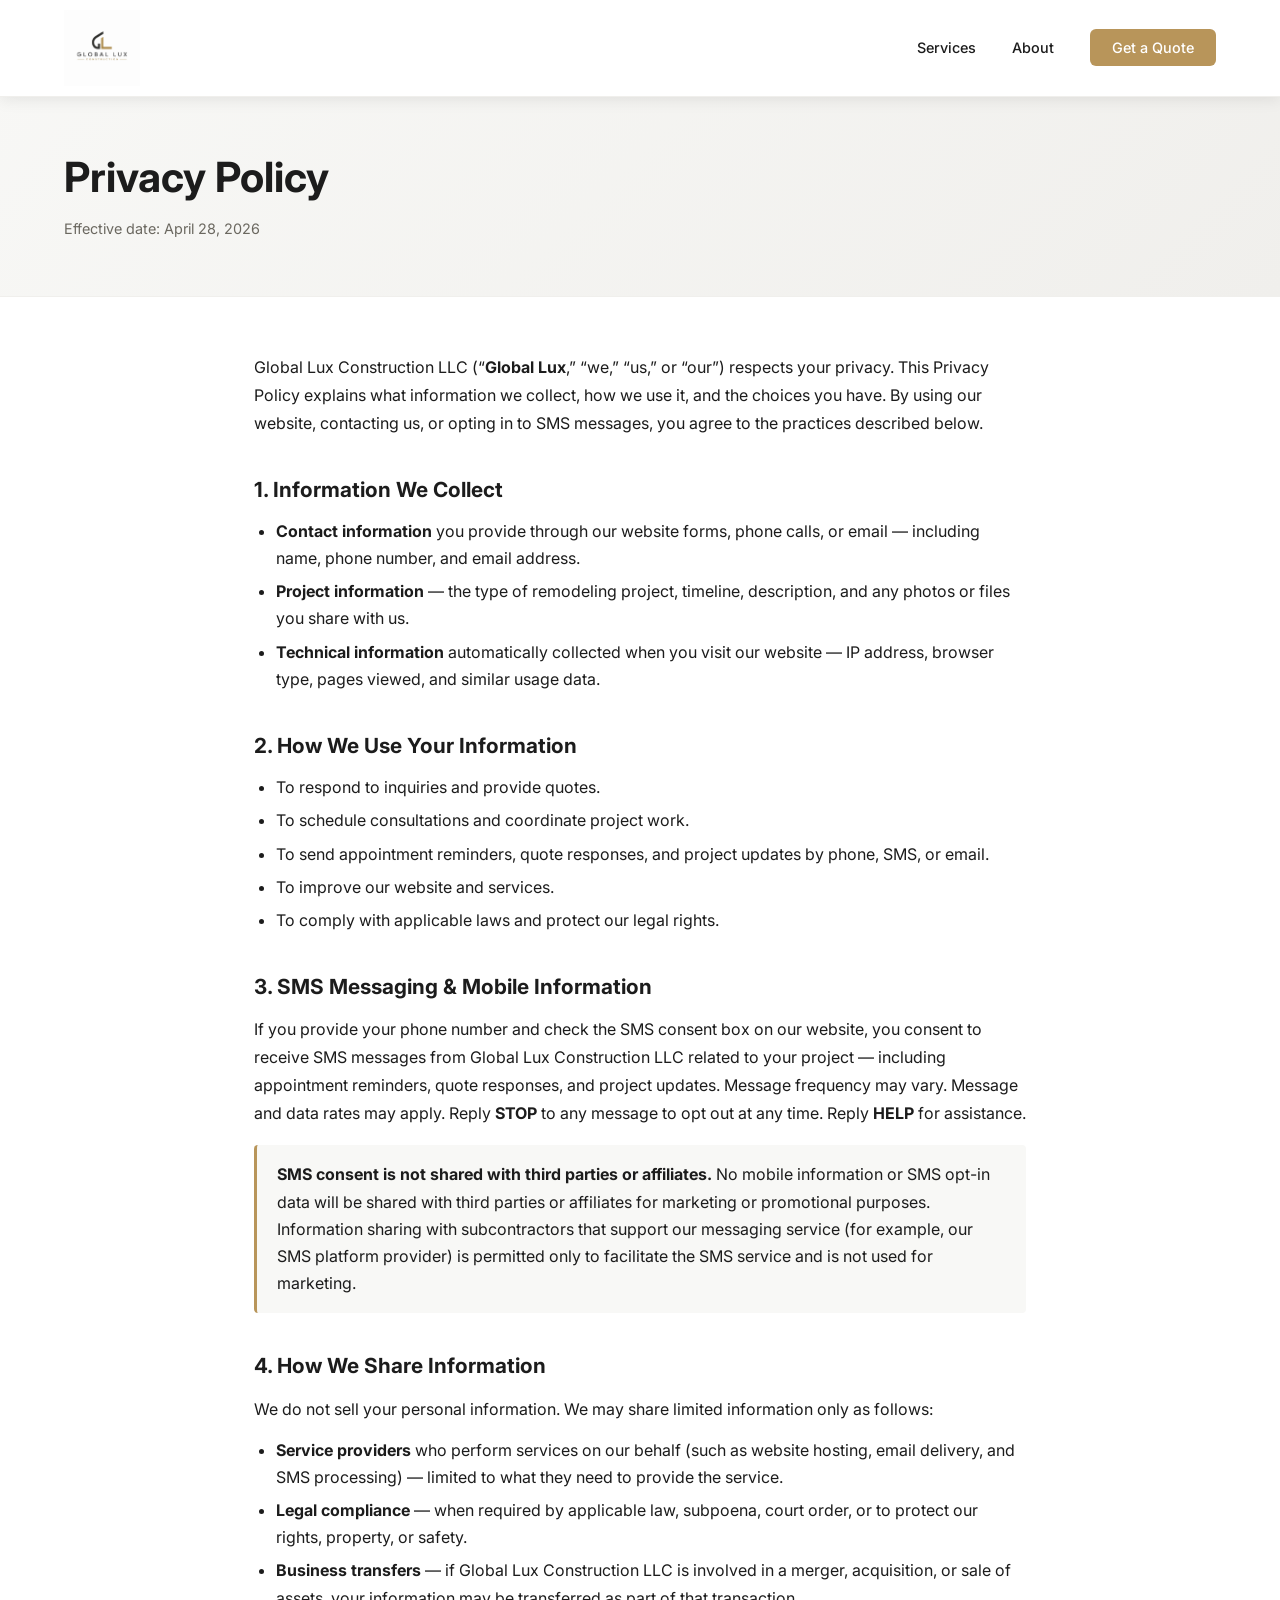
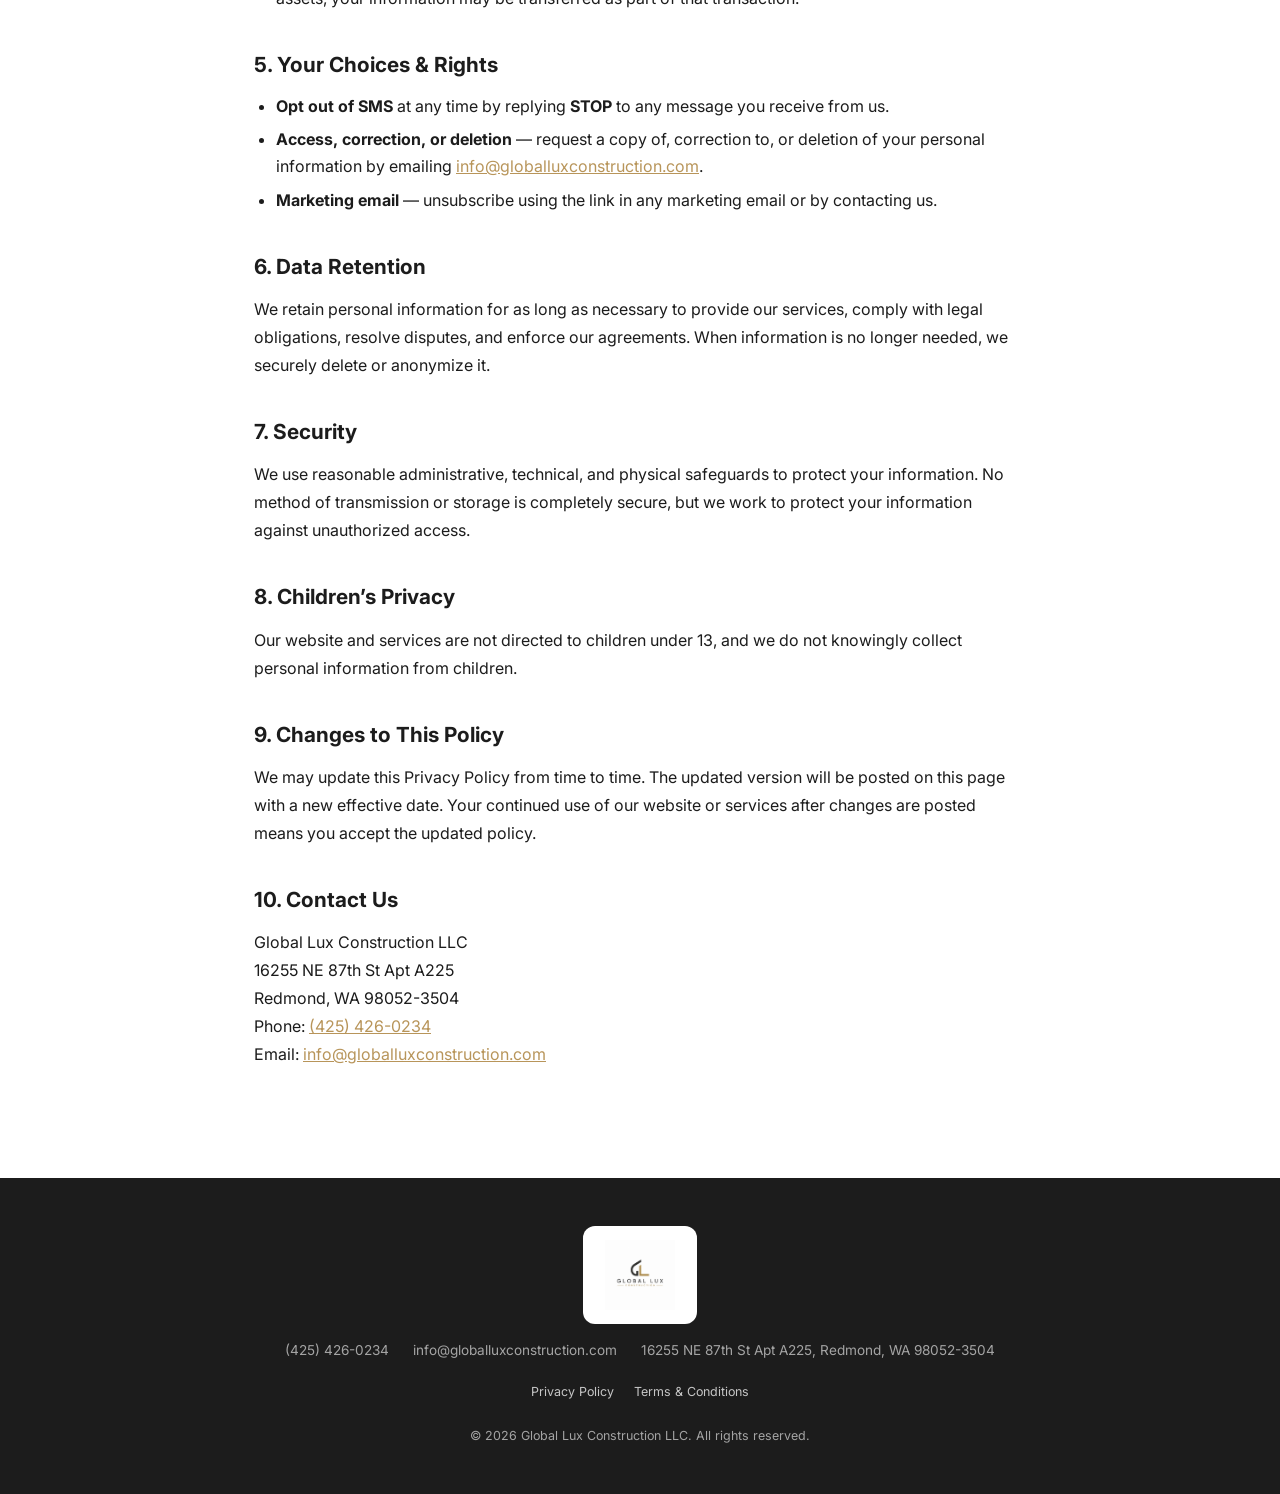
==== privacy.html @ 95f5a110 "Initial site for globalluxconstruction.com" ====
<!DOCTYPE html>
<html lang="en">
<head>
  <meta charset="UTF-8" />
  <meta name="viewport" content="width=device-width, initial-scale=1.0" />
  <title>Privacy Policy — Global Lux Construction LLC</title>
  <link rel="preconnect" href="https://fonts.googleapis.com" />
  <link rel="preconnect" href="https://fonts.gstatic.com" crossorigin />
  <link href="https://fonts.googleapis.com/css2?family=Inter:wght@400;500;600;700&display=swap" rel="stylesheet" />
  <link rel="stylesheet" href="style.css" />
</head>
<body>

  <!-- NAVBAR -->
  <nav class="navbar scrolled" id="navbar">
    <div class="nav-inner">
      <a href="index.html" class="nav-logo" aria-label="Global Lux Construction LLC">
        <img src="logo.png" alt="Global Lux Construction" class="nav-logo-img" />
      </a>
      <button class="nav-toggle" id="navToggle" aria-label="Open menu">
        <span></span><span></span><span></span>
      </button>
      <ul class="nav-links" id="navLinks">
        <li><a href="index.html#services">Services</a></li>
        <li><a href="index.html#about">About</a></li>
        <li><a href="index.html#contact" class="nav-cta">Get a Quote</a></li>
      </ul>
    </div>
  </nav>

  <header class="legal-header">
    <div class="container">
      <h1>Privacy Policy</h1>
      <p class="legal-date">Effective date: April 28, 2026</p>
    </div>
  </header>

  <main class="legal-content container">
    <p>Global Lux Construction LLC (&ldquo;<strong>Global Lux</strong>,&rdquo; &ldquo;we,&rdquo; &ldquo;us,&rdquo; or &ldquo;our&rdquo;) respects your privacy. This Privacy Policy explains what information we collect, how we use it, and the choices you have. By using our website, contacting us, or opting in to SMS messages, you agree to the practices described below.</p>

    <h2>1. Information We Collect</h2>
    <ul>
      <li><strong>Contact information</strong> you provide through our website forms, phone calls, or email — including name, phone number, and email address.</li>
      <li><strong>Project information</strong> — the type of remodeling project, timeline, description, and any photos or files you share with us.</li>
      <li><strong>Technical information</strong> automatically collected when you visit our website — IP address, browser type, pages viewed, and similar usage data.</li>
    </ul>

    <h2>2. How We Use Your Information</h2>
    <ul>
      <li>To respond to inquiries and provide quotes.</li>
      <li>To schedule consultations and coordinate project work.</li>
      <li>To send appointment reminders, quote responses, and project updates by phone, SMS, or email.</li>
      <li>To improve our website and services.</li>
      <li>To comply with applicable laws and protect our legal rights.</li>
    </ul>

    <h2>3. SMS Messaging &amp; Mobile Information</h2>
    <p>If you provide your phone number and check the SMS consent box on our website, you consent to receive SMS messages from Global Lux Construction LLC related to your project — including appointment reminders, quote responses, and project updates. Message frequency may vary. Message and data rates may apply. Reply <strong>STOP</strong> to any message to opt out at any time. Reply <strong>HELP</strong> for assistance.</p>

    <div class="legal-callout">
      <strong>SMS consent is not shared with third parties or affiliates.</strong> No mobile information or SMS opt-in data will be shared with third parties or affiliates for marketing or promotional purposes. Information sharing with subcontractors that support our messaging service (for example, our SMS platform provider) is permitted only to facilitate the SMS service and is not used for marketing.
    </div>

    <h2>4. How We Share Information</h2>
    <p>We do not sell your personal information. We may share limited information only as follows:</p>
    <ul>
      <li><strong>Service providers</strong> who perform services on our behalf (such as website hosting, email delivery, and SMS processing) — limited to what they need to provide the service.</li>
      <li><strong>Legal compliance</strong> — when required by applicable law, subpoena, court order, or to protect our rights, property, or safety.</li>
      <li><strong>Business transfers</strong> — if Global Lux Construction LLC is involved in a merger, acquisition, or sale of assets, your information may be transferred as part of that transaction.</li>
    </ul>

    <h2>5. Your Choices &amp; Rights</h2>
    <ul>
      <li><strong>Opt out of SMS</strong> at any time by replying <strong>STOP</strong> to any message you receive from us.</li>
      <li><strong>Access, correction, or deletion</strong> — request a copy of, correction to, or deletion of your personal information by emailing <a href="mailto:info@globalluxconstruction.com">info@globalluxconstruction.com</a>.</li>
      <li><strong>Marketing email</strong> — unsubscribe using the link in any marketing email or by contacting us.</li>
    </ul>

    <h2>6. Data Retention</h2>
    <p>We retain personal information for as long as necessary to provide our services, comply with legal obligations, resolve disputes, and enforce our agreements. When information is no longer needed, we securely delete or anonymize it.</p>

    <h2>7. Security</h2>
    <p>We use reasonable administrative, technical, and physical safeguards to protect your information. No method of transmission or storage is completely secure, but we work to protect your information against unauthorized access.</p>

    <h2>8. Children&rsquo;s Privacy</h2>
    <p>Our website and services are not directed to children under 13, and we do not knowingly collect personal information from children.</p>

    <h2>9. Changes to This Policy</h2>
    <p>We may update this Privacy Policy from time to time. The updated version will be posted on this page with a new effective date. Your continued use of our website or services after changes are posted means you accept the updated policy.</p>

    <h2>10. Contact Us</h2>
    <p>
      Global Lux Construction LLC<br />
      16255 NE 87th St Apt A225<br />
      Redmond, WA 98052-3504<br />
      Phone: <a href="tel:+14254260234">(425) 426-0234</a><br />
      Email: <a href="mailto:info@globalluxconstruction.com">info@globalluxconstruction.com</a>
    </p>
  </main>

  <!-- FOOTER -->
  <footer class="footer">
    <div class="container">
      <div class="footer-inner">
        <div class="footer-brand">
          <img src="logo.png" alt="Global Lux Construction" class="footer-logo-img" />
        </div>
        <div class="footer-info">
          <a href="tel:+14254260234">(425) 426-0234</a>
          <a href="mailto:info@globalluxconstruction.com">info@globalluxconstruction.com</a>
          <span>16255 NE 87th St Apt A225, Redmond, WA 98052-3504</span>
        </div>
        <div class="footer-legal">
          <a href="privacy.html">Privacy Policy</a>
          <a href="terms.html">Terms &amp; Conditions</a>
        </div>
        <p class="footer-copy">&copy; 2026 Global Lux Construction LLC. All rights reserved.</p>
      </div>
    </div>
  </footer>

  <script src="main.js"></script>
</body>
</html>
---- style.css ----
*, *::before, *::after { box-sizing: border-box; margin: 0; padding: 0; }

:root {
  --white:   #ffffff;
  --grey-50: #f8f8f6;
  --grey-100:#f0efec;
  --grey-300:#d1cfc9;
  --grey-600:#6b6860;
  --charcoal: #1c1c1c;
  --gold:    #b8955a;
  --gold-light: #d4b07a;
  --radius:  12px;
  --shadow:  0 4px 24px rgba(0,0,0,.08);
  --transition: .25s ease;
}

html { scroll-behavior: smooth; }

body {
  font-family: 'Inter', sans-serif;
  color: var(--charcoal);
  background: var(--white);
  line-height: 1.6;
  -webkit-font-smoothing: antialiased;
}

a { text-decoration: none; color: inherit; }
img { display: block; width: 100%; object-fit: cover; }

/* ── CONTAINER ── */
.container {
  max-width: 1200px;
  margin: 0 auto;
  padding: 0 24px;
}

/* ── BUTTONS ── */
.btn {
  display: inline-block;
  padding: 14px 32px;
  border-radius: 6px;
  font-weight: 600;
  font-size: .95rem;
  letter-spacing: .02em;
  cursor: pointer;
  border: none;
  transition: background var(--transition), transform var(--transition);
}
.btn-primary {
  background: var(--gold);
  color: var(--white);
}
.btn-primary:hover {
  background: var(--gold-light);
  transform: translateY(-2px);
}
.btn-full { width: 100%; text-align: center; }

/* ── NAVBAR ── */
.navbar {
  position: fixed;
  top: 0; left: 0; right: 0;
  z-index: 100;
  background: var(--white);
  border-bottom: 1px solid var(--grey-100);
  transition: box-shadow var(--transition);
}
.navbar.scrolled {
  box-shadow: 0 1px 16px rgba(0,0,0,.1);
}
.nav-inner {
  display: flex;
  align-items: center;
  justify-content: space-between;
  height: 96px;
  max-width: 1200px;
  margin: 0 auto;
  padding: 0 24px;
}
.nav-logo {
  display: flex;
  align-items: center;
  line-height: 1;
}
.nav-logo-img {
  display: block;
  height: 76px;
  width: auto;
  mix-blend-mode: multiply;
}
.nav-links {
  display: flex;
  align-items: center;
  gap: 36px;
  list-style: none;
}
.nav-links a {
  font-size: .9rem;
  font-weight: 500;
  color: var(--charcoal);
  transition: color var(--transition);
}
.nav-links a:hover { color: var(--gold); }
.navbar.scrolled .nav-links a { color: var(--charcoal); }
.navbar.scrolled .nav-links a:hover { color: var(--gold); }
.nav-cta {
  background: var(--gold) !important;
  color: var(--white) !important;
  padding: 10px 22px;
  border-radius: 6px;
  transition: background var(--transition) !important;
}
.nav-cta:hover { background: var(--gold-light) !important; }

.nav-toggle {
  display: none;
  flex-direction: column;
  gap: 5px;
  background: none;
  border: none;
  cursor: pointer;
  padding: 4px;
}
.nav-toggle span {
  display: block;
  width: 24px;
  height: 2px;
  background: var(--charcoal);
  border-radius: 2px;
  transition: background var(--transition);
}
.navbar.scrolled .nav-toggle span { background: var(--charcoal); }

/* ── HERO ── */
.hero {
  position: relative;
  height: 100vh;
  min-height: 600px;
  display: flex;
  align-items: center;
  justify-content: center;
  background: url('hero.jpg') center/cover no-repeat;
}
.hero-overlay {
  position: absolute;
  inset: 0;
  background: linear-gradient(135deg, rgba(0,0,0,.55) 0%, rgba(0,0,0,.25) 100%);
}
.hero-content {
  position: relative;
  text-align: center;
  color: var(--white);
  padding: 0 24px;
  max-width: 760px;
}
.hero-tag {
  font-size: .8rem;
  font-weight: 600;
  letter-spacing: .12em;
  text-transform: uppercase;
  color: var(--gold);
  margin-bottom: 16px;
}
.hero-content h1 {
  font-size: clamp(2.4rem, 6vw, 4.2rem);
  font-weight: 700;
  line-height: 1.1;
  margin-bottom: 20px;
}
.hero-sub {
  font-size: clamp(.9rem, 2vw, 1.1rem);
  color: rgba(255,255,255,.85);
  margin-bottom: 36px;
  letter-spacing: .04em;
}
.hero-scroll-hint {
  position: absolute;
  bottom: 32px;
  left: 50%;
  transform: translateX(-50%);
}
.hero-scroll-hint span {
  display: block;
  width: 24px;
  height: 38px;
  border: 2px solid rgba(255,255,255,.55);
  border-radius: 12px;
  position: relative;
}
.hero-scroll-hint span::after {
  content: '';
  position: absolute;
  top: 6px;
  left: 50%;
  transform: translateX(-50%);
  width: 4px;
  height: 8px;
  background: rgba(255,255,255,.8);
  border-radius: 2px;
  animation: scroll-hint 2s infinite;
}
@keyframes scroll-hint {
  0%   { opacity: 1; transform: translateX(-50%) translateY(0); }
  100% { opacity: 0; transform: translateX(-50%) translateY(14px); }
}

/* ── SECTIONS ── */
.section { padding: 96px 0; }
.section-header {
  text-align: center;
  margin-bottom: 64px;
}
.section-tag {
  font-size: .75rem;
  font-weight: 600;
  letter-spacing: .14em;
  text-transform: uppercase;
  color: var(--gold);
  margin-bottom: 10px;
}
.section-header h2 {
  font-size: clamp(1.8rem, 4vw, 2.6rem);
  font-weight: 700;
  line-height: 1.2;
  margin-bottom: 16px;
}
.section-desc {
  color: var(--grey-600);
  max-width: 560px;
  margin: 0 auto;
  font-size: .95rem;
}

/* ── SERVICES ── */
.services-grid {
  display: grid;
  grid-template-columns: repeat(3, 1fr);
  gap: 28px;
}
.service-card {
  border-radius: var(--radius);
  overflow: hidden;
  background: var(--white);
  box-shadow: var(--shadow);
  transition: transform var(--transition), box-shadow var(--transition);
}
.service-card:hover {
  transform: translateY(-6px);
  box-shadow: 0 12px 40px rgba(0,0,0,.13);
}
.service-img { height: 200px; overflow: hidden; }
.service-img img {
  height: 100%;
  transition: transform .4s ease;
}
.service-card:hover .service-img img { transform: scale(1.06); }
.service-body { padding: 24px; }
.service-icon {
  width: 36px;
  height: 36px;
  color: var(--gold);
  margin-bottom: 12px;
}
.service-icon svg { width: 100%; height: 100%; }
.service-body h3 {
  font-size: 1.05rem;
  font-weight: 700;
  margin-bottom: 8px;
}
.service-body p {
  font-size: .88rem;
  color: var(--grey-600);
  line-height: 1.65;
}

/* last card centred when odd total */
.services-grid .service-card:last-child:nth-child(3n+1) {
  grid-column: 2 / 3;
}

/* ── ABOUT ── */
.about { background: var(--grey-50); }
.about-grid {
  display: grid;
  grid-template-columns: repeat(3, 1fr);
  gap: 32px;
}
.about-card {
  background: var(--white);
  border-radius: var(--radius);
  padding: 40px 32px;
  text-align: center;
  box-shadow: var(--shadow);
}
.about-icon {
  width: 48px;
  height: 48px;
  margin: 0 auto 20px;
  color: var(--gold);
}
.about-icon svg { width: 100%; height: 100%; }
.about-card h3 {
  font-size: 1.05rem;
  font-weight: 700;
  margin-bottom: 12px;
}
.about-card p {
  font-size: .88rem;
  color: var(--grey-600);
  line-height: 1.7;
}

/* ── CONTACT ── */
.contact-grid {
  display: grid;
  grid-template-columns: 1fr 1.6fr;
  gap: 64px;
  align-items: start;
}
.contact-info { display: flex; flex-direction: column; gap: 32px; }
.contact-item { display: flex; gap: 16px; align-items: flex-start; }
.contact-item-icon {
  width: 40px;
  height: 40px;
  flex-shrink: 0;
  background: var(--grey-50);
  border-radius: 8px;
  display: flex;
  align-items: center;
  justify-content: center;
  color: var(--gold);
}
.contact-item-icon svg { width: 20px; height: 20px; }
.contact-label {
  font-size: .72rem;
  font-weight: 600;
  letter-spacing: .1em;
  text-transform: uppercase;
  color: var(--grey-600);
  margin-bottom: 4px;
}
.contact-value {
  font-size: .95rem;
  font-weight: 500;
  line-height: 1.55;
  color: var(--charcoal);
}
a.contact-value:hover { color: var(--gold); }

/* form */
.contact-form { display: flex; flex-direction: column; gap: 20px; }
.form-row { display: grid; grid-template-columns: 1fr 1fr; gap: 20px; }
.form-group { display: flex; flex-direction: column; gap: 6px; position: relative; }
.form-group label {
  font-size: .8rem;
  font-weight: 600;
  color: var(--charcoal);
  letter-spacing: .02em;
}
.form-group input,
.form-group select,
.form-group textarea {
  padding: 12px 14px;
  border: 1.5px solid var(--grey-300);
  border-radius: 6px;
  font-family: inherit;
  font-size: .9rem;
  color: var(--charcoal);
  background: var(--white);
  transition: border-color var(--transition), box-shadow var(--transition);
  outline: none;
  resize: vertical;
}
.form-group input::placeholder,
.form-group textarea::placeholder { color: var(--grey-300); }
.form-group input:focus,
.form-group select:focus,
.form-group textarea:focus {
  border-color: var(--gold);
  box-shadow: 0 0 0 3px rgba(184,149,90,.15);
}
.form-group.error input,
.form-group.error select {
  border-color: #d9534f;
}
.form-error {
  font-size: .77rem;
  color: #d9534f;
  display: none;
}
.form-group.error .form-error { display: block; }
.form-consent { gap: 8px; }
.checkbox-label {
  display: flex;
  align-items: flex-start;
  gap: 10px;
  font-size: .82rem;
  line-height: 1.5;
  color: var(--grey-600);
  cursor: pointer;
}
.checkbox-label input[type="checkbox"] {
  margin-top: 3px;
  flex-shrink: 0;
  width: 16px;
  height: 16px;
  accent-color: var(--gold);
  cursor: pointer;
}
.checkbox-label a { color: var(--gold); text-decoration: underline; }
.checkbox-label a:hover { color: var(--gold-light); }
.form-success {
  display: none;
  text-align: center;
  color: #2d8a55;
  font-weight: 600;
  font-size: .9rem;
  margin-top: 8px;
}
.form-success.visible { display: block; }

/* ── FOOTER ── */
.footer {
  background: var(--charcoal);
  color: rgba(255,255,255,.6);
  padding: 48px 0;
}
.footer-inner {
  display: flex;
  flex-direction: column;
  align-items: center;
  gap: 16px;
  text-align: center;
}
.footer-brand {
  display: inline-flex;
  align-items: center;
  background: var(--white);
  padding: 14px 22px;
  border-radius: var(--radius);
}
.footer-logo-img {
  display: block;
  height: 70px;
  width: auto;
}
.footer-info {
  display: flex;
  flex-wrap: wrap;
  gap: 8px 24px;
  justify-content: center;
  font-size: .85rem;
}
.footer-info a:hover { color: var(--gold); }
.footer-legal {
  display: flex;
  flex-wrap: wrap;
  gap: 8px 20px;
  justify-content: center;
  font-size: .78rem;
  margin-top: 4px;
}
.footer-legal a { color: rgba(255,255,255,.75); }
.footer-legal a:hover { color: var(--gold); }
.footer-copy { font-size: .78rem; margin-top: 8px; }

/* ── LEGAL PAGES ── */
.legal-header {
  background: linear-gradient(135deg, var(--grey-50), var(--grey-100));
  padding: 144px 0 56px;
  border-bottom: 1px solid var(--grey-100);
}
.legal-header h1 {
  font-size: clamp(1.8rem, 4vw, 2.6rem);
  font-weight: 700;
  margin-bottom: 6px;
  color: var(--charcoal);
}
.legal-header .legal-date {
  color: var(--grey-600);
  font-size: .9rem;
}
.legal-content {
  max-width: 820px;
  padding: 56px 24px 96px;
}
.legal-content h2 {
  font-size: 1.3rem;
  font-weight: 700;
  margin: 36px 0 12px;
  color: var(--charcoal);
}
.legal-content h3 {
  font-size: 1rem;
  font-weight: 600;
  margin: 22px 0 8px;
  color: var(--charcoal);
}
.legal-content p { margin-bottom: 14px; line-height: 1.75; }
.legal-content ul { margin: 0 0 14px 22px; }
.legal-content li { margin-bottom: 6px; line-height: 1.7; }
.legal-content a { color: var(--gold); text-decoration: underline; }
.legal-content a:hover { color: var(--gold-light); }
.legal-callout {
  background: var(--grey-50);
  border-left: 3px solid var(--gold);
  padding: 16px 20px;
  margin: 18px 0;
  border-radius: 4px;
  line-height: 1.7;
}

/* ── RESPONSIVE ── */
@media (max-width: 900px) {
  .services-grid { grid-template-columns: repeat(2, 1fr); }
  .services-grid .service-card:last-child:nth-child(3n+1) { grid-column: auto; }
  .contact-grid { grid-template-columns: 1fr; gap: 40px; }
  .about-grid { grid-template-columns: 1fr; gap: 20px; }
}

@media (max-width: 640px) {
  .services-grid { grid-template-columns: 1fr; }
  .form-row { grid-template-columns: 1fr; }
  .nav-inner { height: 76px; }
  .nav-logo-img { height: 56px; }
  .footer-logo-img { height: 64px; }
  .nav-links {
    display: none;
    flex-direction: column;
    position: fixed;
    top: 76px; left: 0; right: 0;
    background: var(--white);
    padding: 24px;
    gap: 20px;
    box-shadow: 0 8px 24px rgba(0,0,0,.12);
  }
  .nav-links.open { display: flex; }
  .nav-links a { color: var(--charcoal) !important; font-size: 1rem; }
  .nav-toggle { display: flex; }
  .section { padding: 64px 0; }
}
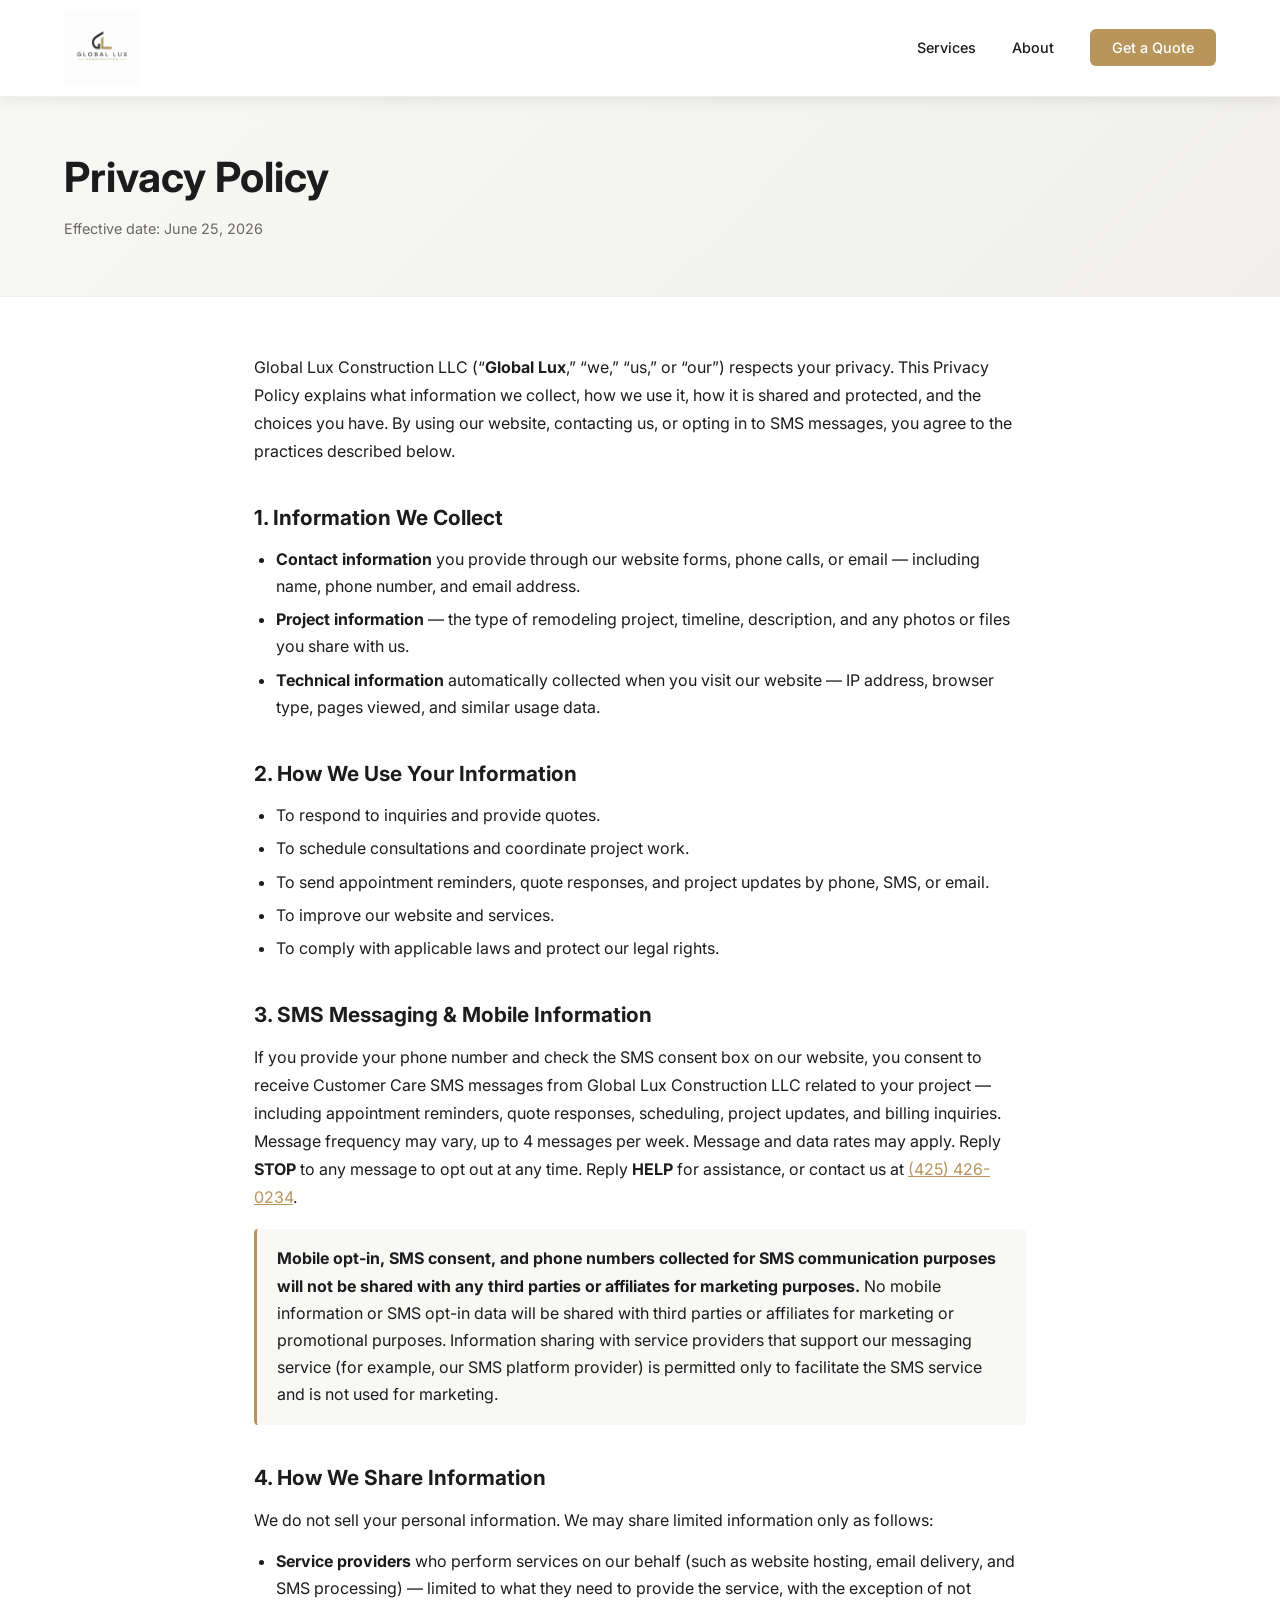
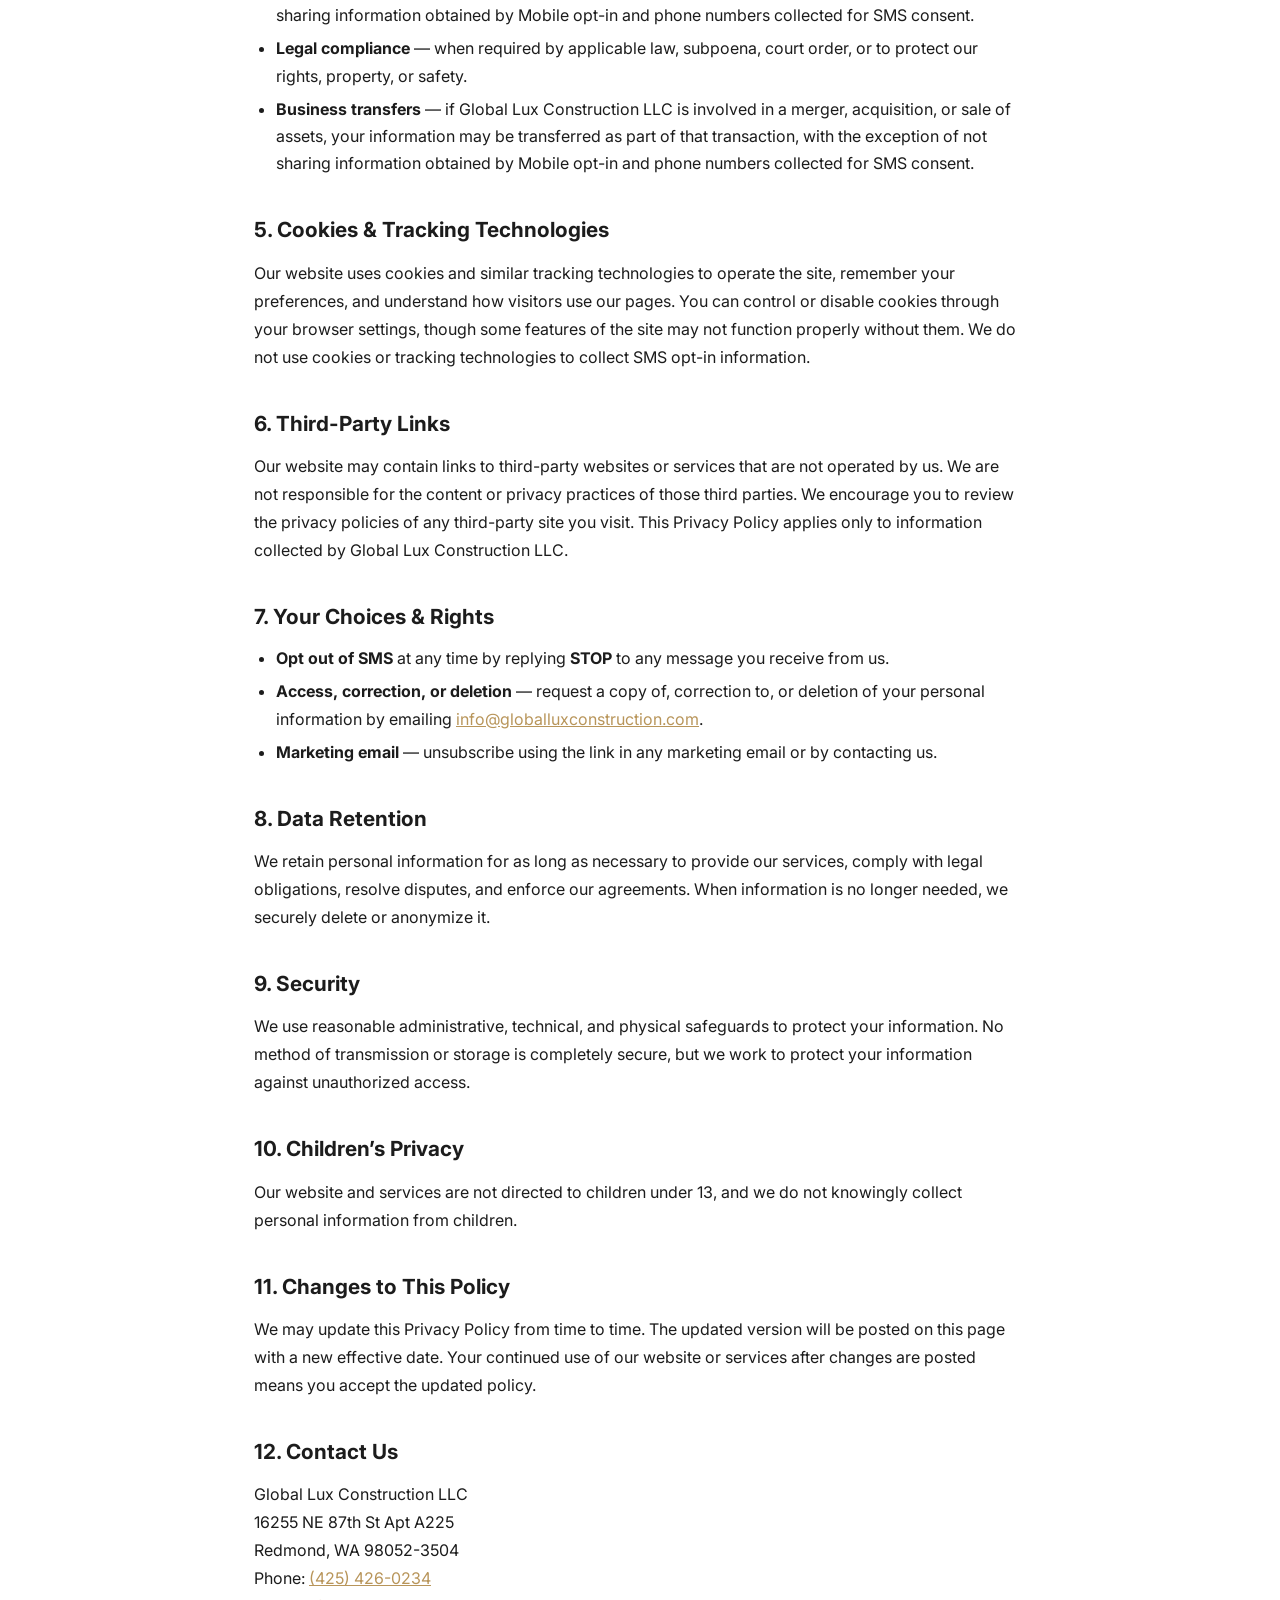
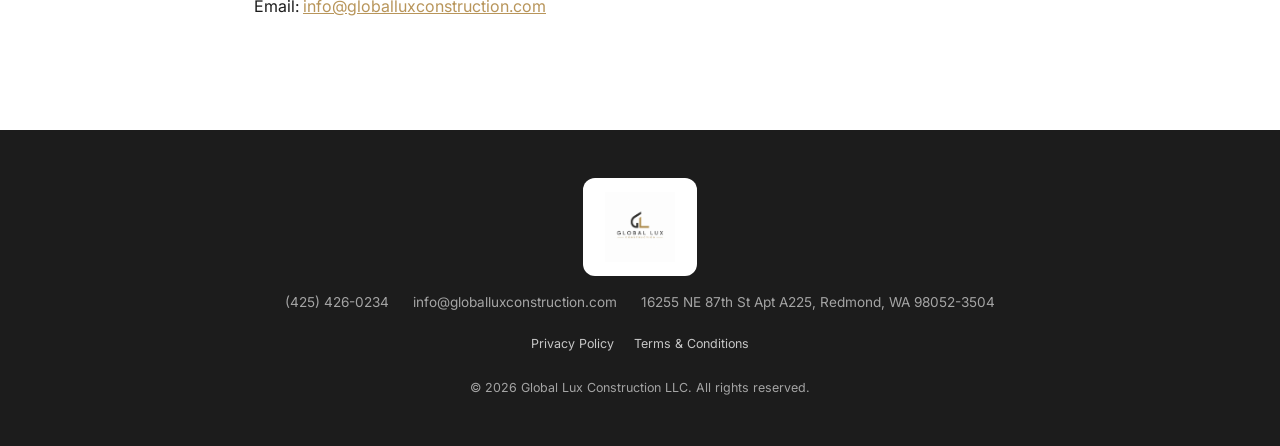
==== commit 4836f86c: "Update SMS compliance content for TCR (A2P 10DLC) review - terms.html: restructure SMS section into " ====
--- a/privacy.html
+++ b/privacy.html
@@ -31,12 +31,12 @@
   <header class="legal-header">
     <div class="container">
       <h1>Privacy Policy</h1>
-      <p class="legal-date">Effective date: April 28, 2026</p>
+      <p class="legal-date">Effective date: June 25, 2026</p>
     </div>
   </header>
 
   <main class="legal-content container">
-    <p>Global Lux Construction LLC (&ldquo;<strong>Global Lux</strong>,&rdquo; &ldquo;we,&rdquo; &ldquo;us,&rdquo; or &ldquo;our&rdquo;) respects your privacy. This Privacy Policy explains what information we collect, how we use it, and the choices you have. By using our website, contacting us, or opting in to SMS messages, you agree to the practices described below.</p>
+    <p>Global Lux Construction LLC (&ldquo;<strong>Global Lux</strong>,&rdquo; &ldquo;we,&rdquo; &ldquo;us,&rdquo; or &ldquo;our&rdquo;) respects your privacy. This Privacy Policy explains what information we collect, how we use it, how it is shared and protected, and the choices you have. By using our website, contacting us, or opting in to SMS messages, you agree to the practices described below.</p>
 
     <h2>1. Information We Collect</h2>
     <ul>
@@ -55,40 +55,46 @@
     </ul>
 
     <h2>3. SMS Messaging &amp; Mobile Information</h2>
-    <p>If you provide your phone number and check the SMS consent box on our website, you consent to receive SMS messages from Global Lux Construction LLC related to your project — including appointment reminders, quote responses, and project updates. Message frequency may vary. Message and data rates may apply. Reply <strong>STOP</strong> to any message to opt out at any time. Reply <strong>HELP</strong> for assistance.</p>
+    <p>If you provide your phone number and check the SMS consent box on our website, you consent to receive Customer Care SMS messages from Global Lux Construction LLC related to your project — including appointment reminders, quote responses, scheduling, project updates, and billing inquiries. Message frequency may vary, up to 4 messages per week. Message and data rates may apply. Reply <strong>STOP</strong> to any message to opt out at any time. Reply <strong>HELP</strong> for assistance, or contact us at <a href="tel:+14254260234">(425) 426-0234</a>.</p>
 
     <div class="legal-callout">
-      <strong>SMS consent is not shared with third parties or affiliates.</strong> No mobile information or SMS opt-in data will be shared with third parties or affiliates for marketing or promotional purposes. Information sharing with subcontractors that support our messaging service (for example, our SMS platform provider) is permitted only to facilitate the SMS service and is not used for marketing.
+      <strong>Mobile opt-in, SMS consent, and phone numbers collected for SMS communication purposes will not be shared with any third parties or affiliates for marketing purposes.</strong> No mobile information or SMS opt-in data will be shared with third parties or affiliates for marketing or promotional purposes. Information sharing with service providers that support our messaging service (for example, our SMS platform provider) is permitted only to facilitate the SMS service and is not used for marketing.
     </div>
 
     <h2>4. How We Share Information</h2>
     <p>We do not sell your personal information. We may share limited information only as follows:</p>
     <ul>
-      <li><strong>Service providers</strong> who perform services on our behalf (such as website hosting, email delivery, and SMS processing) — limited to what they need to provide the service.</li>
+      <li><strong>Service providers</strong> who perform services on our behalf (such as website hosting, email delivery, and SMS processing) — limited to what they need to provide the service, with the exception of not sharing information obtained by Mobile opt-in and phone numbers collected for SMS consent.</li>
       <li><strong>Legal compliance</strong> — when required by applicable law, subpoena, court order, or to protect our rights, property, or safety.</li>
-      <li><strong>Business transfers</strong> — if Global Lux Construction LLC is involved in a merger, acquisition, or sale of assets, your information may be transferred as part of that transaction.</li>
+      <li><strong>Business transfers</strong> — if Global Lux Construction LLC is involved in a merger, acquisition, or sale of assets, your information may be transferred as part of that transaction, with the exception of not sharing information obtained by Mobile opt-in and phone numbers collected for SMS consent.</li>
     </ul>
 
-    <h2>5. Your Choices &amp; Rights</h2>
+    <h2>5. Cookies &amp; Tracking Technologies</h2>
+    <p>Our website uses cookies and similar tracking technologies to operate the site, remember your preferences, and understand how visitors use our pages. You can control or disable cookies through your browser settings, though some features of the site may not function properly without them. We do not use cookies or tracking technologies to collect SMS opt-in information.</p>
+
+    <h2>6. Third-Party Links</h2>
+    <p>Our website may contain links to third-party websites or services that are not operated by us. We are not responsible for the content or privacy practices of those third parties. We encourage you to review the privacy policies of any third-party site you visit. This Privacy Policy applies only to information collected by Global Lux Construction LLC.</p>
+
+    <h2>7. Your Choices &amp; Rights</h2>
     <ul>
       <li><strong>Opt out of SMS</strong> at any time by replying <strong>STOP</strong> to any message you receive from us.</li>
       <li><strong>Access, correction, or deletion</strong> — request a copy of, correction to, or deletion of your personal information by emailing <a href="mailto:info@globalluxconstruction.com">info@globalluxconstruction.com</a>.</li>
       <li><strong>Marketing email</strong> — unsubscribe using the link in any marketing email or by contacting us.</li>
     </ul>
 
-    <h2>6. Data Retention</h2>
+    <h2>8. Data Retention</h2>
     <p>We retain personal information for as long as necessary to provide our services, comply with legal obligations, resolve disputes, and enforce our agreements. When information is no longer needed, we securely delete or anonymize it.</p>
 
-    <h2>7. Security</h2>
+    <h2>9. Security</h2>
     <p>We use reasonable administrative, technical, and physical safeguards to protect your information. No method of transmission or storage is completely secure, but we work to protect your information against unauthorized access.</p>
 
-    <h2>8. Children&rsquo;s Privacy</h2>
+    <h2>10. Children&rsquo;s Privacy</h2>
     <p>Our website and services are not directed to children under 13, and we do not knowingly collect personal information from children.</p>
 
-    <h2>9. Changes to This Policy</h2>
+    <h2>11. Changes to This Policy</h2>
     <p>We may update this Privacy Policy from time to time. The updated version will be posted on this page with a new effective date. Your continued use of our website or services after changes are posted means you accept the updated policy.</p>
 
-    <h2>10. Contact Us</h2>
+    <h2>12. Contact Us</h2>
     <p>
       Global Lux Construction LLC<br />
       16255 NE 87th St Apt A225<br />
